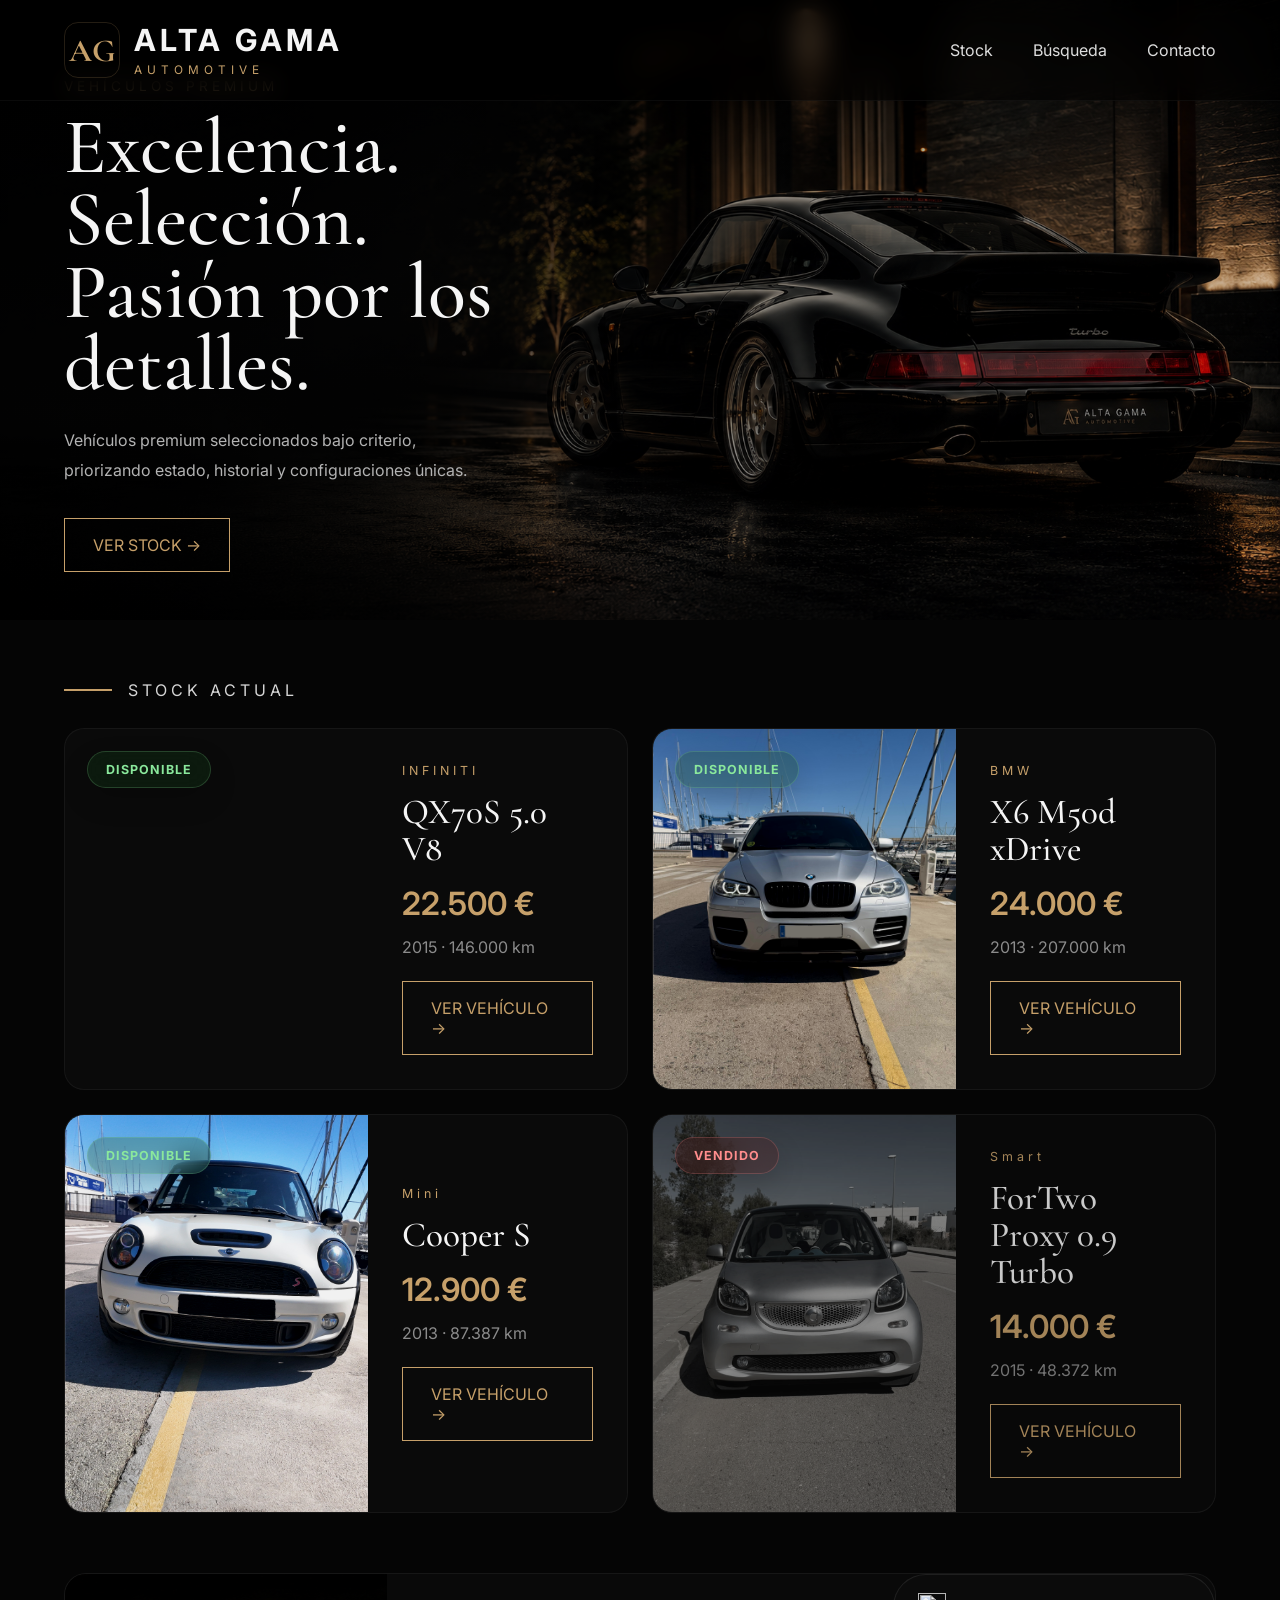
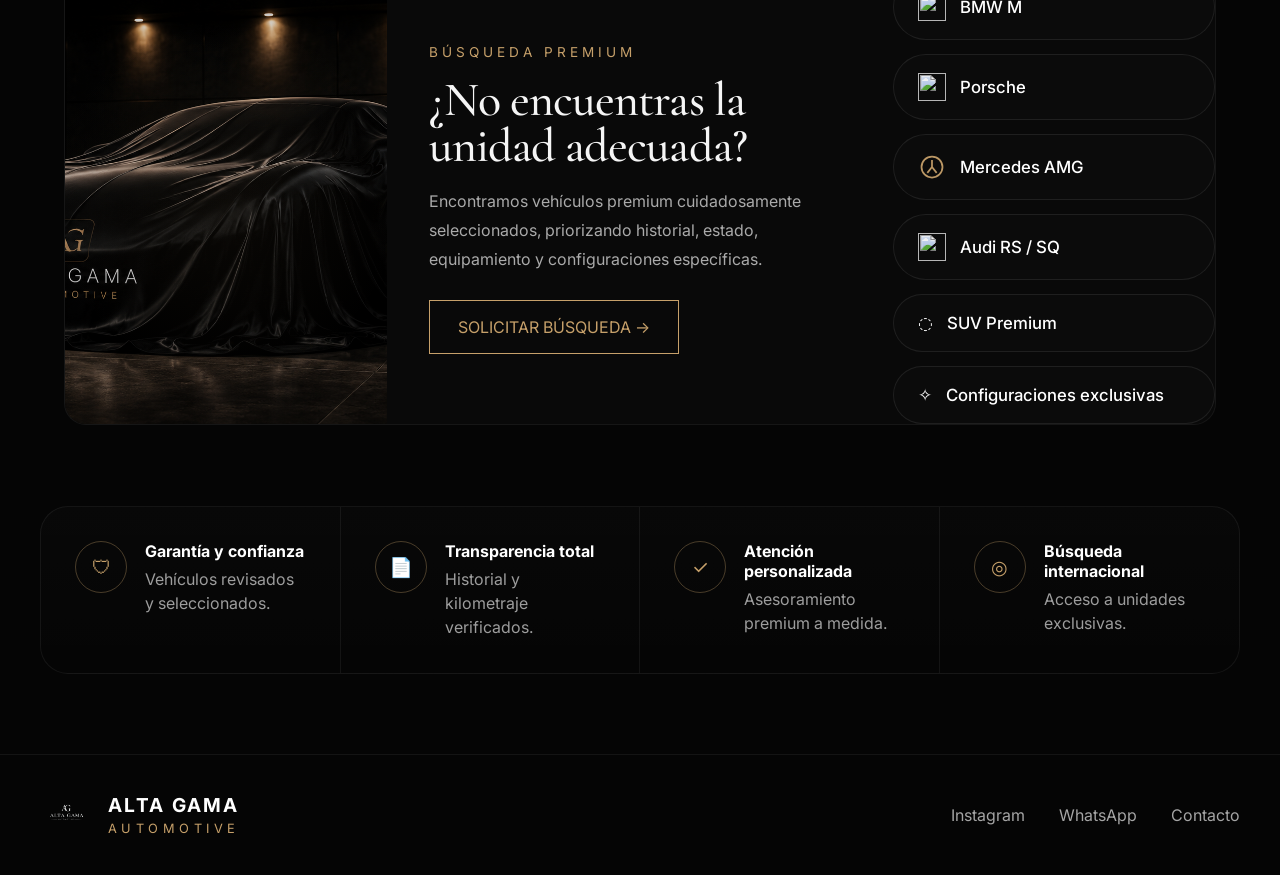
==== index.html @ 8469f429 "Update index.html" ====
<!DOCTYPE html>
<html lang="es">

<head>

<meta charset="UTF-8">

<meta
name="viewport"
content="width=device-width, initial-scale=1.0"
/>

<title>
Alta Gama Automotive
</title>

<link rel="preconnect"
href="https://fonts.googleapis.com">

<link rel="preconnect"
href="https://fonts.gstatic.com"
crossorigin>

<link href="https://fonts.googleapis.com/css2?family=Cormorant+Garamond:wght@400;500;600;700&family=Inter:wght@300;400;500;600&display=swap"
rel="stylesheet">

<link
rel="stylesheet"
href="style.css"
/>

</head>

<body>

<!-- NAVBAR -->

<header class="navbar">

  <div class="nav-wrapper">

    <a
    href="#"
    class="brand"
    >

      <div class="logo-box">
        AG
      </div>

      <div class="brand-text">

        <h1>
          ALTA GAMA
        </h1>

        <span>
          AUTOMOTIVE
        </span>

      </div>

    </a>

    <nav class="nav-links">

      <a href="#stock">
        Stock
      </a>

      <a href="#premium">
        Búsqueda
      </a>

      <a href="#contact">
        Contacto
      </a>

    </nav>

  </div>

</header>

<!-- HERO -->

<section class="hero">

  <div class="hero-overlay">
  </div>

  <div class="hero-wrapper">

    <div class="hero-content">

      <span class="hero-tag">
        VEHÍCULOS PREMIUM
      </span>

      <h2>
        Excelencia.
        Selección.
        <br>
        Pasión por
        los detalles.
      </h2>

      <p>
        Vehículos premium seleccionados
        bajo criterio, priorizando estado,
        historial y configuraciones únicas.
      </p>

      <a
      href="#stock"
      class="hero-btn"
      >
        VER STOCK →
      </a>

    </div>

  </div>

</section>

<!-- STOCK -->

<section
class="stock"
id="stock"
>

<div class="section-header">

<div class="gold-line">
</div>

<span>
STOCK ACTUAL
</span>

</div>

<div class="cars-grid">

<!-- INFINITI -->

<article class="car-card">

<div class="vehicle-status available">
Disponible
</div>
  
<div
class="car-image"
style="
background-image:
url('images/front2.jpg');
"
></div>

<div class="car-info">

<div class="car-brand">
INFINITI
</div>

<h3>
QX70S 5.0 V8
</h3>

<div class="car-price">
22.500 €
</div>

<div class="car-meta">
2015 · 146.000 km
</div>

<a
href="cars/infiniti-qx70.html"
class="card-btn"
>
VER VEHÍCULO →
</a>

</div>

</article>

<!-- BMW -->

<article class="car-card">

<div class="vehicle-status available">
Disponible
</div>
  
<div
class="car-image"
style="
background-image:
url('images/x6-front.jpg');
"
></div>

<div class="car-info">

<div class="car-brand">
BMW
</div>

<h3>
X6 M50d
xDrive
</h3>

<div class="car-price">
24.000 €
</div>

<div class="car-meta">
2013 · 207.000 km
</div>

<a
href="cars/bmw-x6-m50d.html"
class="card-btn"
>
VER VEHÍCULO →
</a>

</div>

</article>

  <!-- Mini -->

<article class="car-card">

<div class="vehicle-status available">
Disponible
</div>
  
<div
class="car-image"
style="
background-image:
url('images/mini-front.jpg');
"
></div>

<div class="car-info">

<div class="car-brand">
Mini
</div>

<h3>
Cooper S
</h3>

<div class="car-price">
12.900 €
</div>

<div class="car-meta">
2013 · 87.387 km
</div>

<a
href="cars/mini-cooper-s.html"
class="card-btn"
>
VER VEHÍCULO →
</a>

</div>

</article>

<!-- Smart -->

<article class="car-card sold-car">

<div class="vehicle-status sold">
Vendido
</div>
  
<div
class="car-image"
style="
background-image:
url('images/smart-front.jpg');
"
></div>

<div class="car-info">

<div class="car-brand">
Smart
</div>

<h3>
ForTwo Proxy 0.9 Turbo
</h3>

<div class="car-price">
14.000 €
</div>

<div class="car-meta">
2015 · 48.372 km
</div>

<a
href="cars/smart-proxy.html"
class="card-btn"
>
VER VEHÍCULO →
</a>

</div>

</article>

</div>

</section>
<!-- PREMIUM SEARCH -->

<section
class="premium-search"
id="premium"
>

  <div class="premium-container">

    <!-- LEFT -->

    <div class="premium-image">
    </div>

    <!-- CENTER -->

    <div class="premium-content">

      <span class="hero-tag">
        BÚSQUEDA PREMIUM
      </span>

      <h3>
        ¿No encuentras
        la unidad adecuada?
      </h3>

      <p>
        Encontramos vehículos premium
        cuidadosamente seleccionados,
        priorizando historial, estado,
        equipamiento y configuraciones
        específicas.
      </p>

      <a
      href="https://wa.me/34640115481"
      target="_blank"
      class="hero-btn"
      >
        SOLICITAR BÚSQUEDA →
      </a>

    </div>

    <!-- RIGHT -->

    <div class="premium-right">

  <div class="brand-pill">
    <img src="https://cdn.simpleicons.org/bmw/C6A06A">
    <span>BMW M</span>
  </div>

  <div class="brand-pill">
    <img src="https://cdn.simpleicons.org/porsche/C6A06A">
    <span>Porsche</span>
  </div>

  <div class="brand-pill">
    <svg class="brand-icon" viewBox="0 0 24 24">
      <circle cx="12" cy="12" r="9"
      fill="none"
      stroke="#C6A06A"
      stroke-width="1.5"/>
      <path d="M12 6L12 12"
      stroke="#C6A06A"
      stroke-width="1.5"/>
      <path d="M12 12L8 17"
      stroke="#C6A06A"
      stroke-width="1.5"/>
      <path d="M12 12L16 17"
      stroke="#C6A06A"
      stroke-width="1.5"/>
    </svg>

    <span>Mercedes AMG</span>
  </div>

  <div class="brand-pill">
    <img src="https://cdn.simpleicons.org/audi/C6A06A">
    <span>Audi RS / SQ</span>
  </div>

  <div class="brand-pill">
    <span class="icon-outline">◌</span>
    <span>SUV Premium</span>
  </div>

  <div class="brand-pill">
    <span class="icon-outline">✧</span>
    <span>Configuraciones exclusivas</span>
  </div>

</div>

</section>

<!-- TRUST -->

<section class="trust-section">

  <div class="trust-card">

    <div class="trust-item">
      <div class="trust-icon">🛡</div>

      <div>
        <h4>Garantía y confianza</h4>
        <p>Vehículos revisados y seleccionados.</p>
      </div>
    </div>

    <div class="trust-item">
      <div class="trust-icon">📄</div>

      <div>
        <h4>Transparencia total</h4>
        <p>Historial y kilometraje verificados.</p>
      </div>
    </div>

    <div class="trust-item">
      <div class="trust-icon">✓</div>

      <div>
        <h4>Atención personalizada</h4>
        <p>Asesoramiento premium a medida.</p>
      </div>
    </div>

    <div class="trust-item">
      <div class="trust-icon">◎</div>

      <div>
        <h4>Búsqueda internacional</h4>
        <p>Acceso a unidades exclusivas.</p>
      </div>
    </div>

  </div>

</section>

<!-- FOOTER -->

<footer class="footer">

  <div class="footer-container">

    <div class="footer-logo">

      <img
      src="logo.png"
      alt="Alta Gama"
      >

      <div>

        <h3>ALTA GAMA</h3>
        <span>AUTOMOTIVE</span>

      </div>

    </div>

    <div class="footer-links">

      <a href="#">
        Instagram
      </a>

      <a href="https://wa.me/34640115481">
        WhatsApp
      </a>

      <a href="#">
        Contacto
      </a>

    </div>

  </div>

</footer>

<script src="script.js"></script>

</body>
</html>
---- style.css ----
*{
  margin:0;
  padding:0;
  box-sizing:border-box;
}

:root{
  --gold:#c6a06a;
  --gold-soft:#8b6d45;
  --bg:#050505;
  --card:#0b0b0b;
  --text:#f5f5f5;
  --muted:#979797;
}

html{
  scroll-behavior:smooth;
}

body{
  background:var(--bg);
  color:var(--text);
  font-family:'Inter',sans-serif;
  overflow-x:hidden;
}

/* NAVBAR */

.navbar{

  position:fixed;
  top:0;
  left:0;
  width:100%;

  z-index:9999;

  background:
  rgba(0,0,0,.45);

  backdrop-filter:
  blur(14px);

  border-bottom:
  1px solid
  rgba(255,255,255,.04);
}

.nav-wrapper{

  max-width:1450px;

  margin:auto;

  padding:
  22px 5%;

  display:flex;
  justify-content:space-between;
  align-items:center;
}

.brand{

  display:flex;
  align-items:center;
  gap:14px;

  text-decoration:none;
  color:white;
}

.brand:visited{
  color:white;
}

.logo-box{

  width:56px;
  height:56px;

  border-radius:14px;

  border:
  1px solid
  rgba(198,160,106,.18);

  display:flex;
  justify-content:center;
  align-items:center;

  font-family:
  'Cormorant Garamond',
  serif;

  font-size:2rem;
  font-weight:700;

  color:var(--gold);
}

.brand-text h1{

  color:#f5f5f5;

  font-size:1.9rem;

  letter-spacing:4px;
}

.brand-text span{

  color:var(--gold);

  letter-spacing:5px;

  font-size:.74rem;
}

/* NAV */

.nav-links{

  display:flex;
  gap:40px;
}

.nav-links a{

  text-decoration:none;
  color:#ddd;

  transition:.3s;
}

.nav-links a:hover{
  color:var(--gold);
}

/* HERO */

.hero{

  height:620px;

  position:relative;

  display:flex;
  align-items:center;

  overflow:hidden;

  background:

  linear-gradient(
    90deg,
    rgba(0,0,0,.88) 0%,
    rgba(0,0,0,.72) 30%,
    rgba(0,0,0,.42) 55%,
    rgba(0,0,0,.12) 100%
  ),

  url("images/hero-premium.jpg");

  background-size:cover;
  background-position:center right;

  animation:
  heroZoom 18s ease-in-out infinite alternate;
}

@keyframes heroZoom{

  from{
    background-size:100%;
  }

  to{
    background-size:104%;
  }
}
.hero-wrapper{

  width:100%;

  max-width:1450px;

  margin:auto;

  padding:
  0 5%;
}

.hero-content{

  max-width:500px;

  margin-top:30px;
}

.hero-tag{

  color:var(--gold);

  letter-spacing:4px;

  font-size:.85rem;

  margin-bottom:18px;

  display:block;
}

.hero h2{

  font-family:
  'Cormorant Garamond',
  serif;

  font-size:4.9rem;

  line-height:.92;

  font-weight:500;

  margin-bottom:24px;
}

.hero p{

  color:#b3b3b3;

  line-height:1.9;

  max-width:430px;

  margin-bottom:32px;
}

.hero-btn,
.card-btn{

  display:inline-flex;
  align-items:center;
  justify-content:center;

  text-decoration:none;

  border:
  1px solid var(--gold);

  color:var(--gold);

  padding:
  16px 28px;

  transition:.3s;
}

.hero-btn:hover,
.card-btn:hover{

  background:
  var(--gold);

  color:black;
}

/* STOCK */

.stock{

  padding:
  60px 5%;
}

.section-header{

  display:flex;
  align-items:center;
  gap:16px;

  margin-bottom:28px;
}

.gold-line{

  width:48px;
  height:2px;

  background:
  var(--gold);
}

.section-header span{

  color:#d5d5d5;

  letter-spacing:4px;
}

/* GRID */

.cars-grid{

  display:grid;

  grid-template-columns:
  1fr 1fr;

  gap:24px;
}

.car-card{

  background:
  #0a0a0a;

  border:
  1px solid
  rgba(255,255,255,.05);

  border-radius:20px;

  overflow:hidden;

  display:grid;

  grid-template-columns:
  54% 46%;

  min-height:300px;
}

.car-image{

  background-size:cover;
  background-position:center;

  filter:
  brightness(.92)
  contrast(1.06);
}

.car-info{

  padding:34px;

  display:flex;
  flex-direction:column;
  justify-content:center;
}

.car-brand{

  color:var(--gold);

  letter-spacing:4px;

  font-size:.78rem;

  margin-bottom:16px;
}

.car-info h3{

  font-family:
  'Cormorant Garamond',
  serif;

  font-size:2.2rem;

  line-height:1.05;

  font-weight:500;

  margin-bottom:16px;
}

.car-price{

  color:var(--gold);

  font-size:2rem;
  font-weight:600;

  margin-bottom:14px;
}

.car-meta{

  color:#8b8b8b;

  margin-bottom:24px;
}

/* PREMIUM SEARCH */

.premium-search{

  padding:
  0 5% 55px;
}

.premium-container{

  background:#090909;

  border:
  1px solid
  rgba(255,255,255,.05);

  border-radius:22px;

  overflow:hidden;

  display:grid;

  grid-template-columns:
  28% 44% 28%;

  min-height:300px;
}

.premium-image{

  position:relative;

  overflow:hidden;

  background:

  linear-gradient(
    rgba(0,0,0,.18),
    rgba(0,0,0,.18)
  ),

  url("images/hero.jpg");

  background-size:cover;
  background-position:center;

  transition:
  transform .7s ease;
}


/* ZOOM PREMIUM */

.premium-container:hover .premium-image{

  transform:
  scale(1.03);
}


/* GLOW DORADO */

.premium-image::after{

  content:"";

  position:absolute;

  inset:0;

  background:
  radial-gradient(
    circle at center,
    rgba(198,160,106,.05),
    transparent 65%
  );

  pointer-events:none;
}

.premium-content{

  padding:42px;

  display:flex;
  flex-direction:column;
  justify-content:center;
}

.premium-content h3{

  font-family:
  'Cormorant Garamond',
  serif;

  font-size:3rem;

  font-weight:500;

  margin-bottom:18px;
}

.premium-content p{

  color:#aaa;

  line-height:1.8;

  margin-bottom:26px;
}

/* PANEL DERECHO */

.premium-right{

  display:grid;

  grid-template-columns:1fr;

  gap:14px;

  width:100%;

  max-width:340px;

  margin-left:auto;
}


/* PILLS */

.brand-pill{

  display:flex;
  align-items:center;
  gap:14px;

  width:100%;

  padding:18px 24px;

  border:1px solid rgba(255,255,255,.08);

  border-radius:999px;

  background:rgba(255,255,255,.01);

  transition:.25s ease;

  cursor:pointer;

  box-sizing:border-box;
}

.brand-pill:hover{

  border-color:rgba(198,160,106,.35);

  background:rgba(198,160,106,.03);

  transform:translateY(-2px);
}


/* ICONOS */

.brand-pill img,
.brand-icon{

  width:28px;
  height:28px;

  min-width:28px;

  flex-shrink:0;

  object-fit:contain;

  opacity:.95;
}


/* TEXTO */

.brand-pill span{

  color:#fff;

  font-size:1.05rem;

  font-weight:500;

  white-space:nowrap;
}
/* TRUST SECTION */

.trust-section{

  max-width:1600px;
  margin:26px auto 0;
  padding:0 40px;
}

.trust-card{

  display:grid;
  grid-template-columns:repeat(4,1fr);

  gap:0;

  border:1px solid rgba(255,255,255,.06);

  border-radius:28px;

  overflow:hidden;

  background:
  linear-gradient(
    180deg,
    rgba(255,255,255,.015),
    rgba(255,255,255,.005)
  );
}

.trust-item{

  display:flex;
  align-items:flex-start;
  gap:18px;

  padding:34px;

  border-right:
  1px solid rgba(255,255,255,.06);
}

.trust-item:last-child{
  border-right:none;
}

.trust-icon{

  width:52px;
  height:52px;

  border-radius:50%;

  border:
  1px solid rgba(198,160,106,.35);

  color:#C6A06A;

  display:flex;
  align-items:center;
  justify-content:center;

  font-size:1.2rem;

  flex-shrink:0;
}

.trust-item h4{

  color:#fff;

  margin:0 0 6px;

  font-size:1rem;
}

.trust-item p{

  color:#9d9d9d;

  margin:0;

  line-height:1.5;
}

@media(max-width:1100px){

  .trust-card{
    grid-template-columns:1fr 1fr;
  }
}

@media(max-width:768px){

  .trust-card{
    grid-template-columns:1fr;
  }

  .trust-item{
    border-right:none;
    border-bottom:
    1px solid rgba(255,255,255,.06);
  }
}
/* FOOTER */

.footer{

  margin-top:80px;

  border-top:
  1px solid rgba(255,255,255,.06);

  padding:38px 40px;

  background:#050505;
}

.footer-container{

  max-width:1600px;

  margin:auto;

  display:flex;
  justify-content:space-between;
  align-items:center;
}

.footer-logo{

  display:flex;
  align-items:center;
  gap:16px;
}

.footer-logo img{

  width:52px;
}

.footer-logo h3{

  color:#fff;

  margin:0;

  font-size:1.2rem;

  letter-spacing:.12em;
}

.footer-logo span{

  color:#C6A06A;

  font-size:.8rem;

  letter-spacing:.35em;
}

.footer-links{

  display:flex;
  gap:34px;
}

.footer-links a{

  color:#a5a5a5;

  text-decoration:none;

  transition:.2s ease;
}

.footer-links a:hover{

  color:#C6A06A;
}
/* ==========================
   PREMIUM CARDS
========================== */

.car-card{

  transition:
  transform .35s ease,
  border-color .35s ease,
  box-shadow .35s ease;

  will-change:transform;
}

.car-card:hover{

  transform:
  translateY(-8px);

  border-color:
  rgba(198,160,106,.22);

  box-shadow:
  0 28px 70px rgba(0,0,0,.42);
}


/* FOTO */

.car-image{

  overflow:hidden;

  transition:.5s ease;
}

.car-card:hover .car-image{

  filter:
  brightness(.98)
  contrast(1.08);
}


/* EFECTO SHINE MUY PREMIUM */

.car-card::before{

  content:"";

  position:absolute;

  top:0;
  left:-120%;

  width:70%;
  height:100%;

  background:
  linear-gradient(
    90deg,
    transparent,
    rgba(255,255,255,.03),
    transparent
  );

  transform:
  skewX(-18deg);

  transition:
  .9s ease;
}

.car-card:hover::before{

  left:140%;
}


/* BOTON PREMIUM */

.card-btn{

  transition:
  all .3s ease;
}

.card-btn:hover{

  box-shadow:
  0 0 24px rgba(198,160,106,.12);
}
/* PREMIUM SEARCH CINEMATIC */

.premium-container{

  position:relative;

  transition:
  transform .4s ease,
  box-shadow .4s ease,
  border-color .4s ease;
}

.premium-container:hover{

  transform:
  translateY(-4px);

  border-color:
  rgba(198,160,106,.16);

  box-shadow:
  0 30px 80px rgba(0,0,0,.45);
}


/* TEXTO MÁS PREMIUM */

.premium-content h3{

  line-height:.95;

  letter-spacing:-.02em;
}

.premium-content p{

  max-width:500px;
}


/* BOTÓN MÁS CARO */

.premium-content .hero-btn{

  width:fit-content;
}

.premium-content .hero-btn:hover{

  box-shadow:
  0 0 28px rgba(198,160,106,.14);
}
/* ==========================
   VEHICLE STATUS
========================== */

.car-card{

  position:relative;
}

.vehicle-status{

  position:absolute;

  top:22px;

  left:22px;

  z-index:20;

  padding:10px 18px;

  border-radius:999px;

  font-size:.78rem;

  font-weight:700;

  letter-spacing:1px;

  text-transform:uppercase;

  backdrop-filter:
  blur(14px);

  border:1px solid;

  box-shadow:
  0 12px 28px
  rgba(0,0,0,.18);
}

/* DISPONIBLE */

.vehicle-status.available{

  color:#8AE89C;

  background:
  rgba(18,70,28,.28);

  border-color:
  rgba(138,232,156,.2);
}

/* RESERVADO */

.vehicle-status.reserved{

  color:#F3C96D;

  background:
  rgba(84,64,17,.26);

  border-color:
  rgba(243,201,109,.22);
}

/* VENDIDO */

.vehicle-status.sold{

  color:#FF8D8D;

  background:
  rgba(80,18,18,.28);

  border-color:
  rgba(255,141,141,.22);
}
/* ==========================
   SOLD VEHICLE EFFECT
========================== */

.sold-car{

  position:relative;
}

.sold-car .car-image{

  filter:
  grayscale(.75)
  brightness(.68)
  contrast(.95);
}

.sold-car::after{

  content:"";

  position:absolute;

  inset:0;

  background:
  rgba(0,0,0,.18);

  pointer-events:none;

  border-radius:20px;
}

.sold-car:hover .car-image{

  filter:
  grayscale(.55)
  brightness(.78)
  contrast(.98);
}
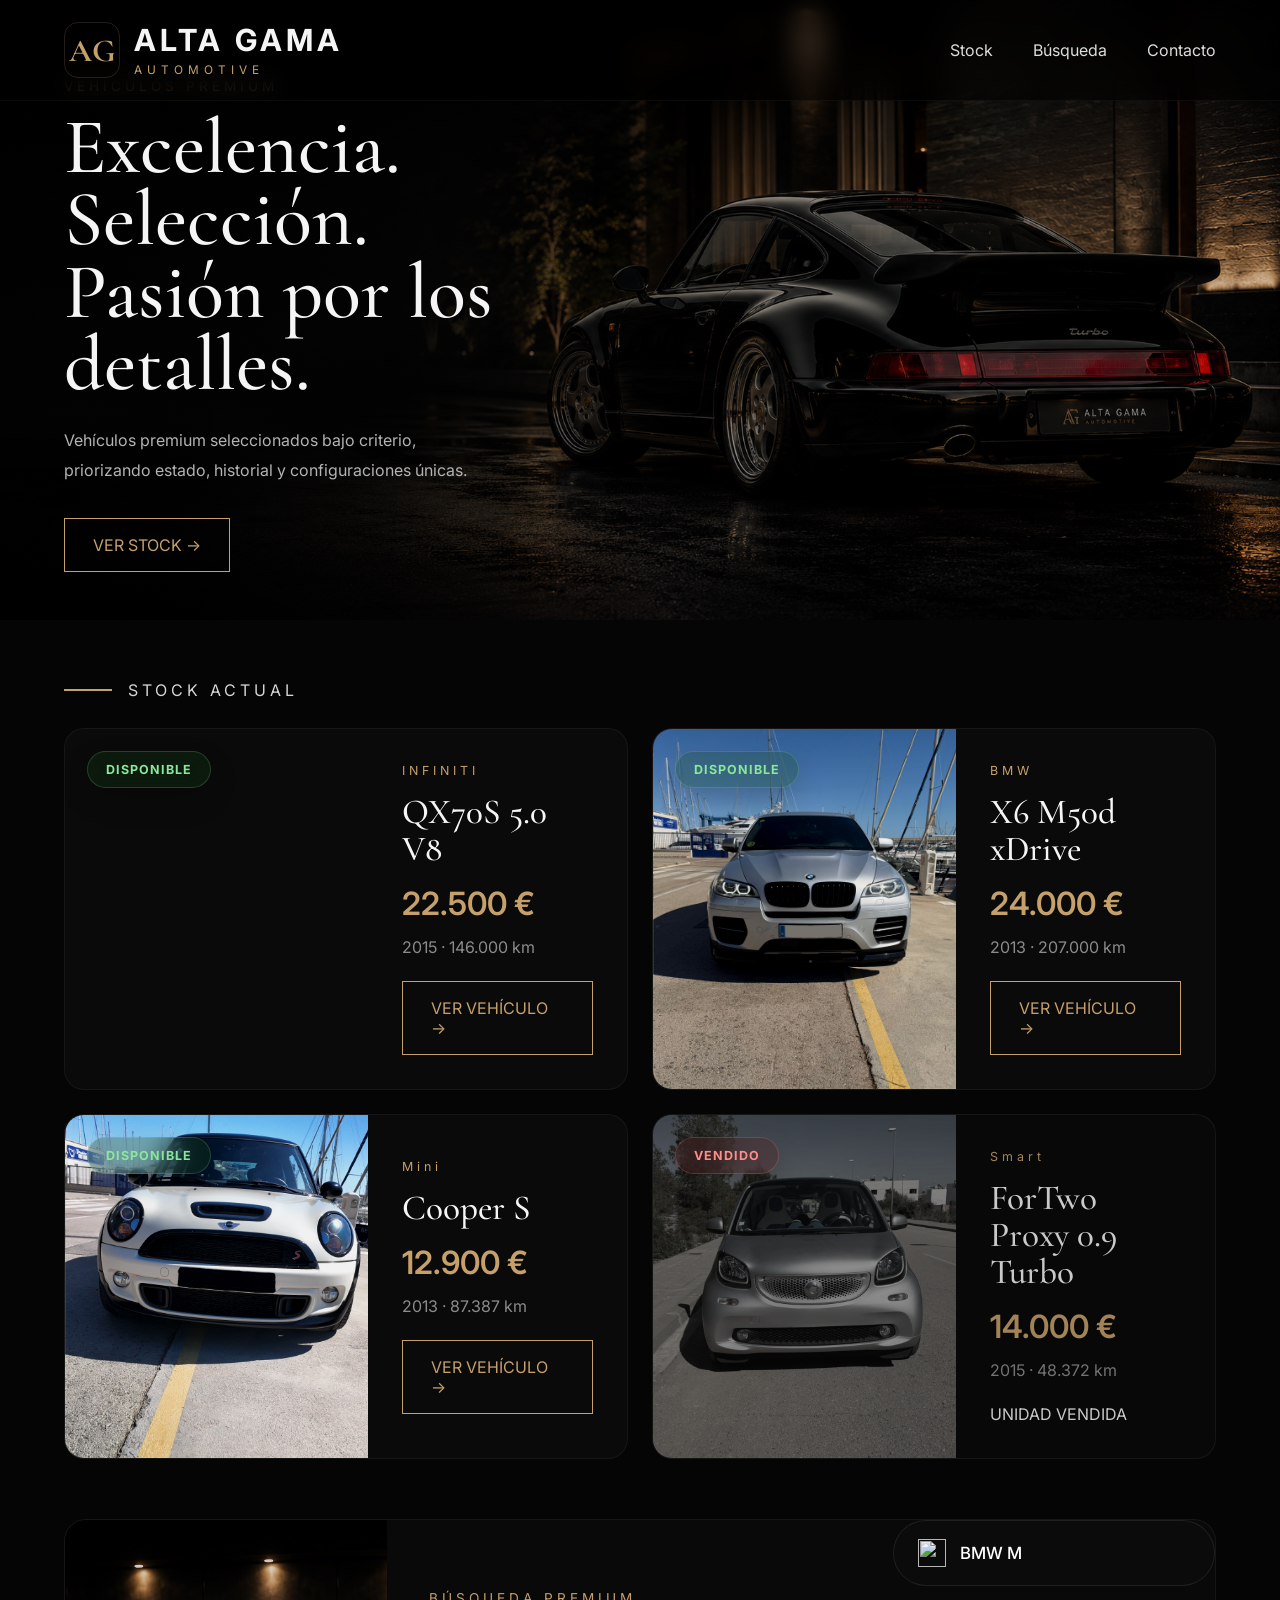
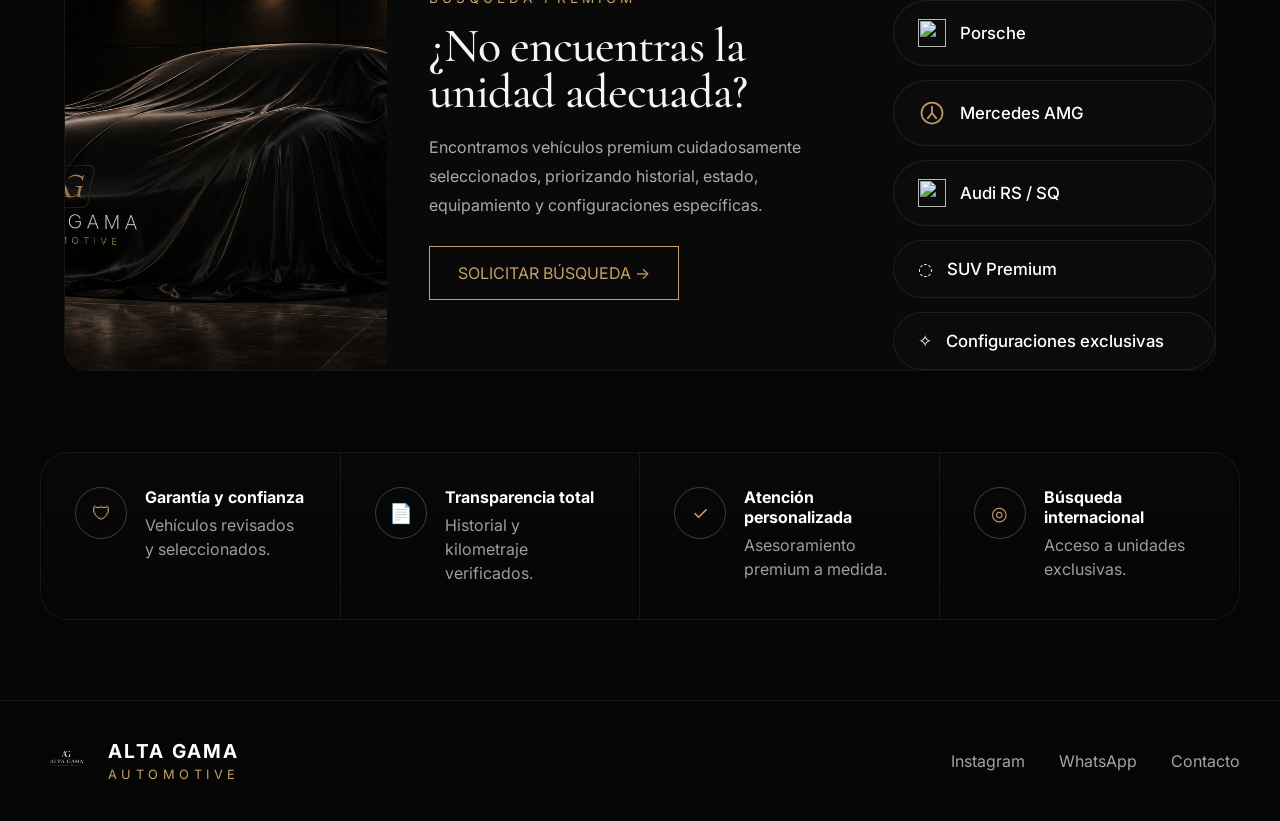
==== commit f5481ef2: "Update index.html" ====
--- a/index.html
+++ b/index.html
@@ -314,11 +314,7 @@
 2015 · 48.372 km
 </div>
 
-<a
-href="cars/smart-proxy.html"
-class="card-btn"
->
-VER VEHÍCULO →
+UNIDAD VENDIDA
 </a>
 
 </div>
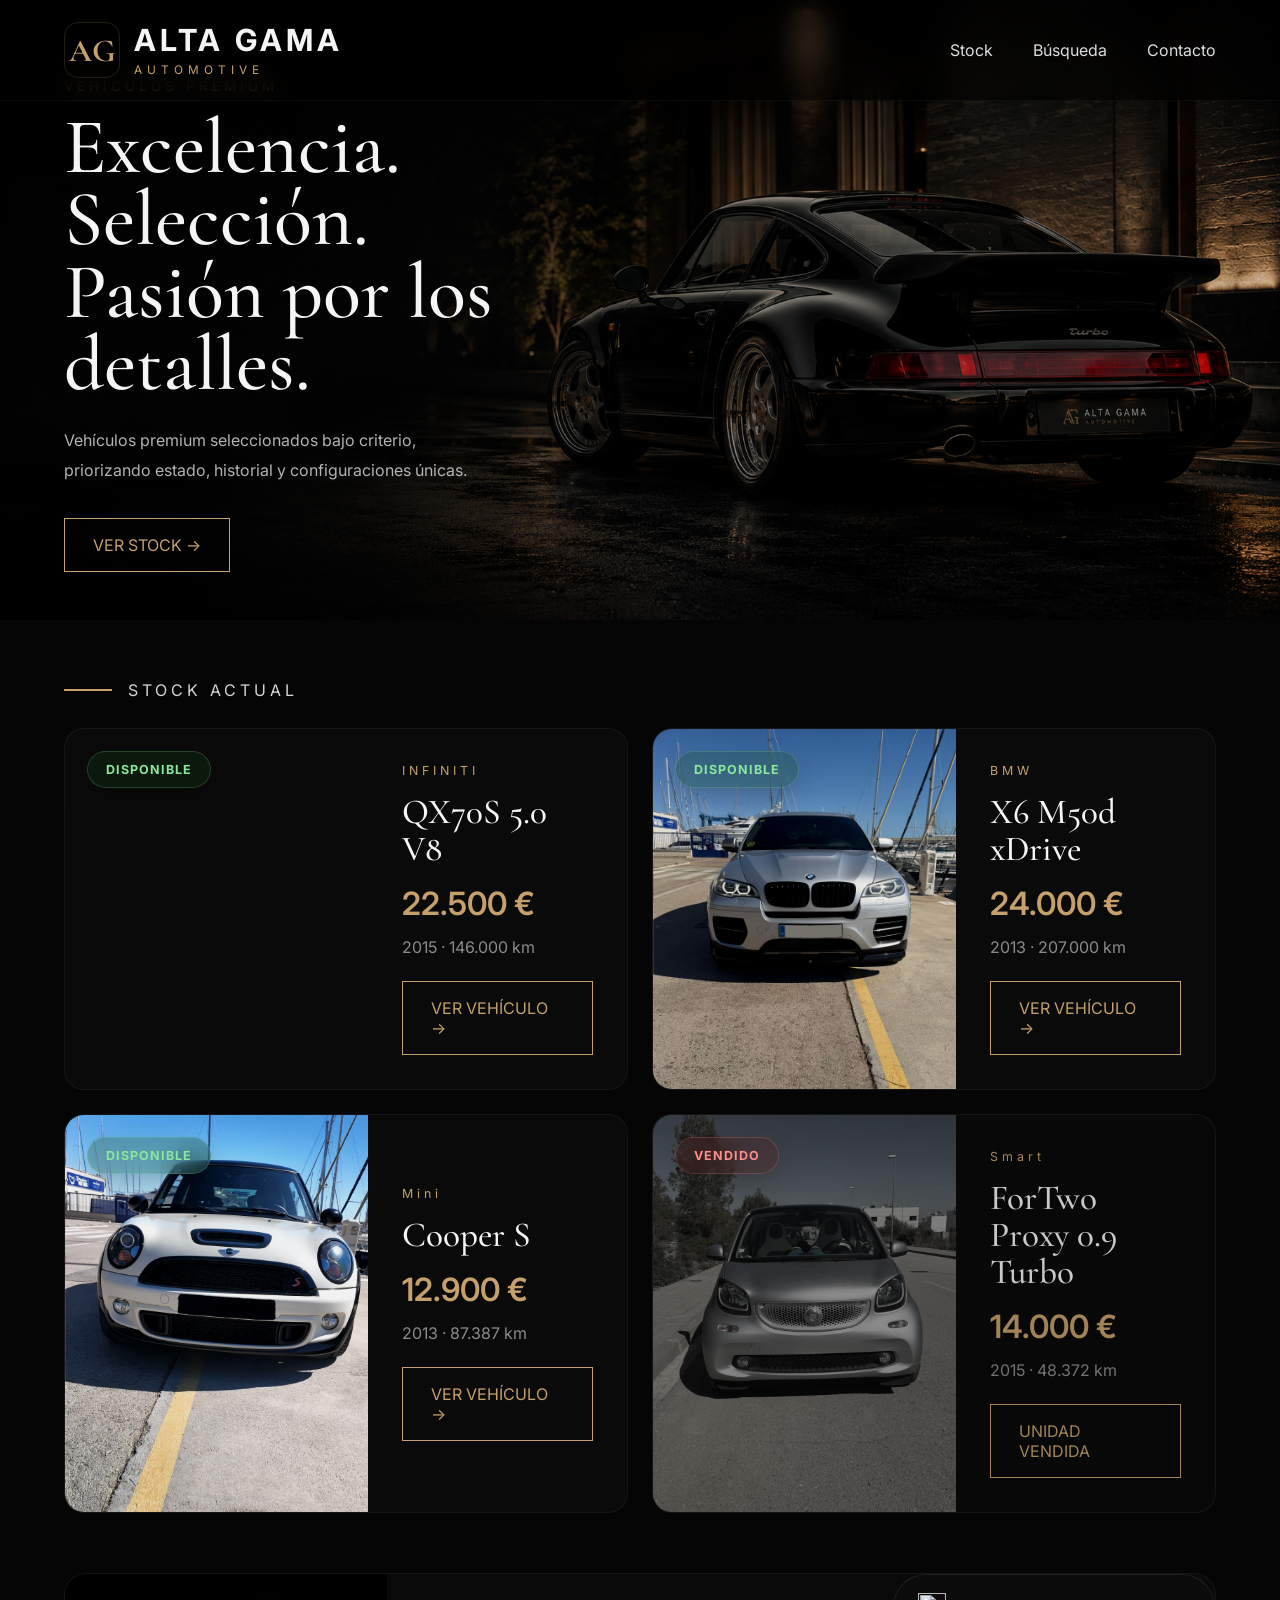
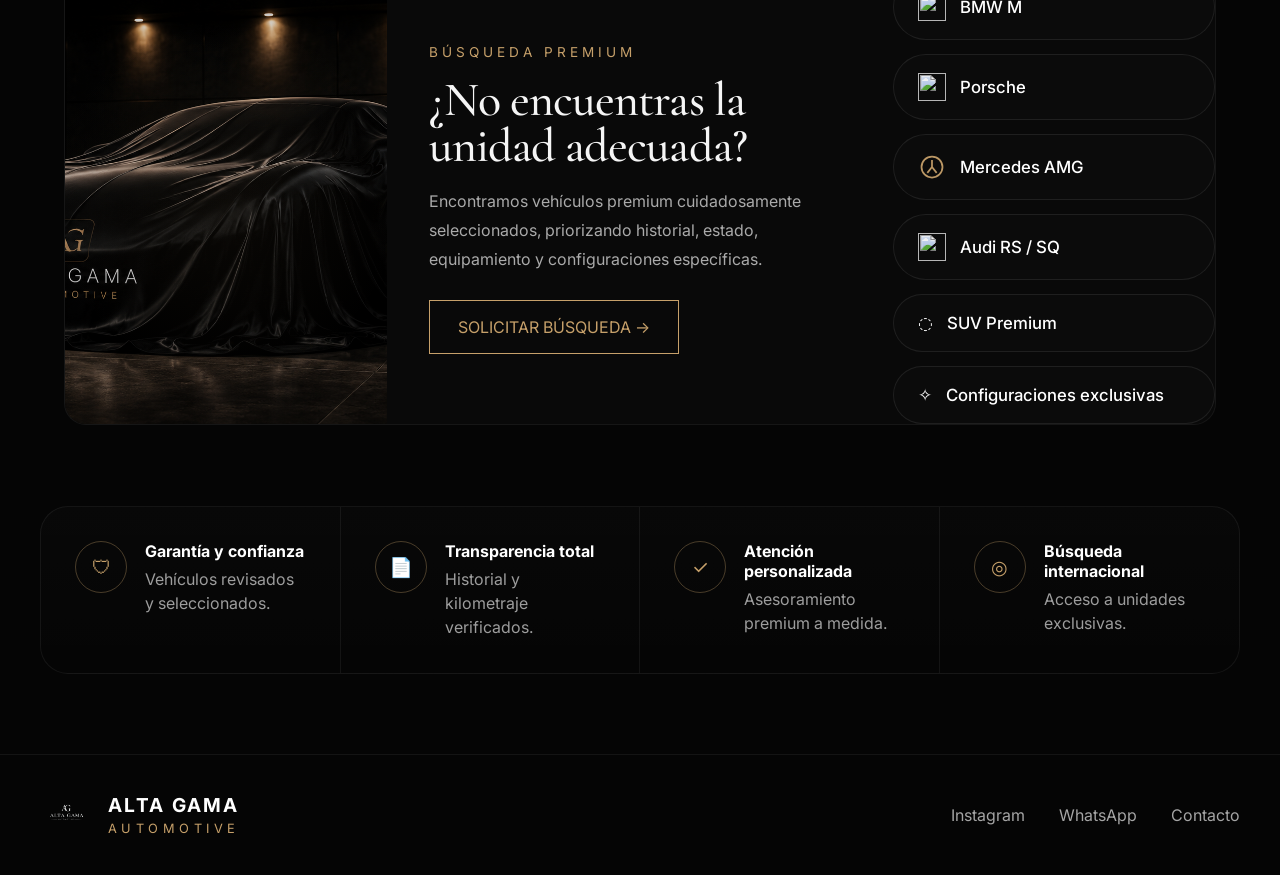
==== commit 71295630: "Update index.html" ====
--- a/index.html
+++ b/index.html
@@ -314,6 +314,9 @@
 2015 · 48.372 km
 </div>
 
+<a
+class="card-btn"
+>
 UNIDAD VENDIDA
 </a>
 
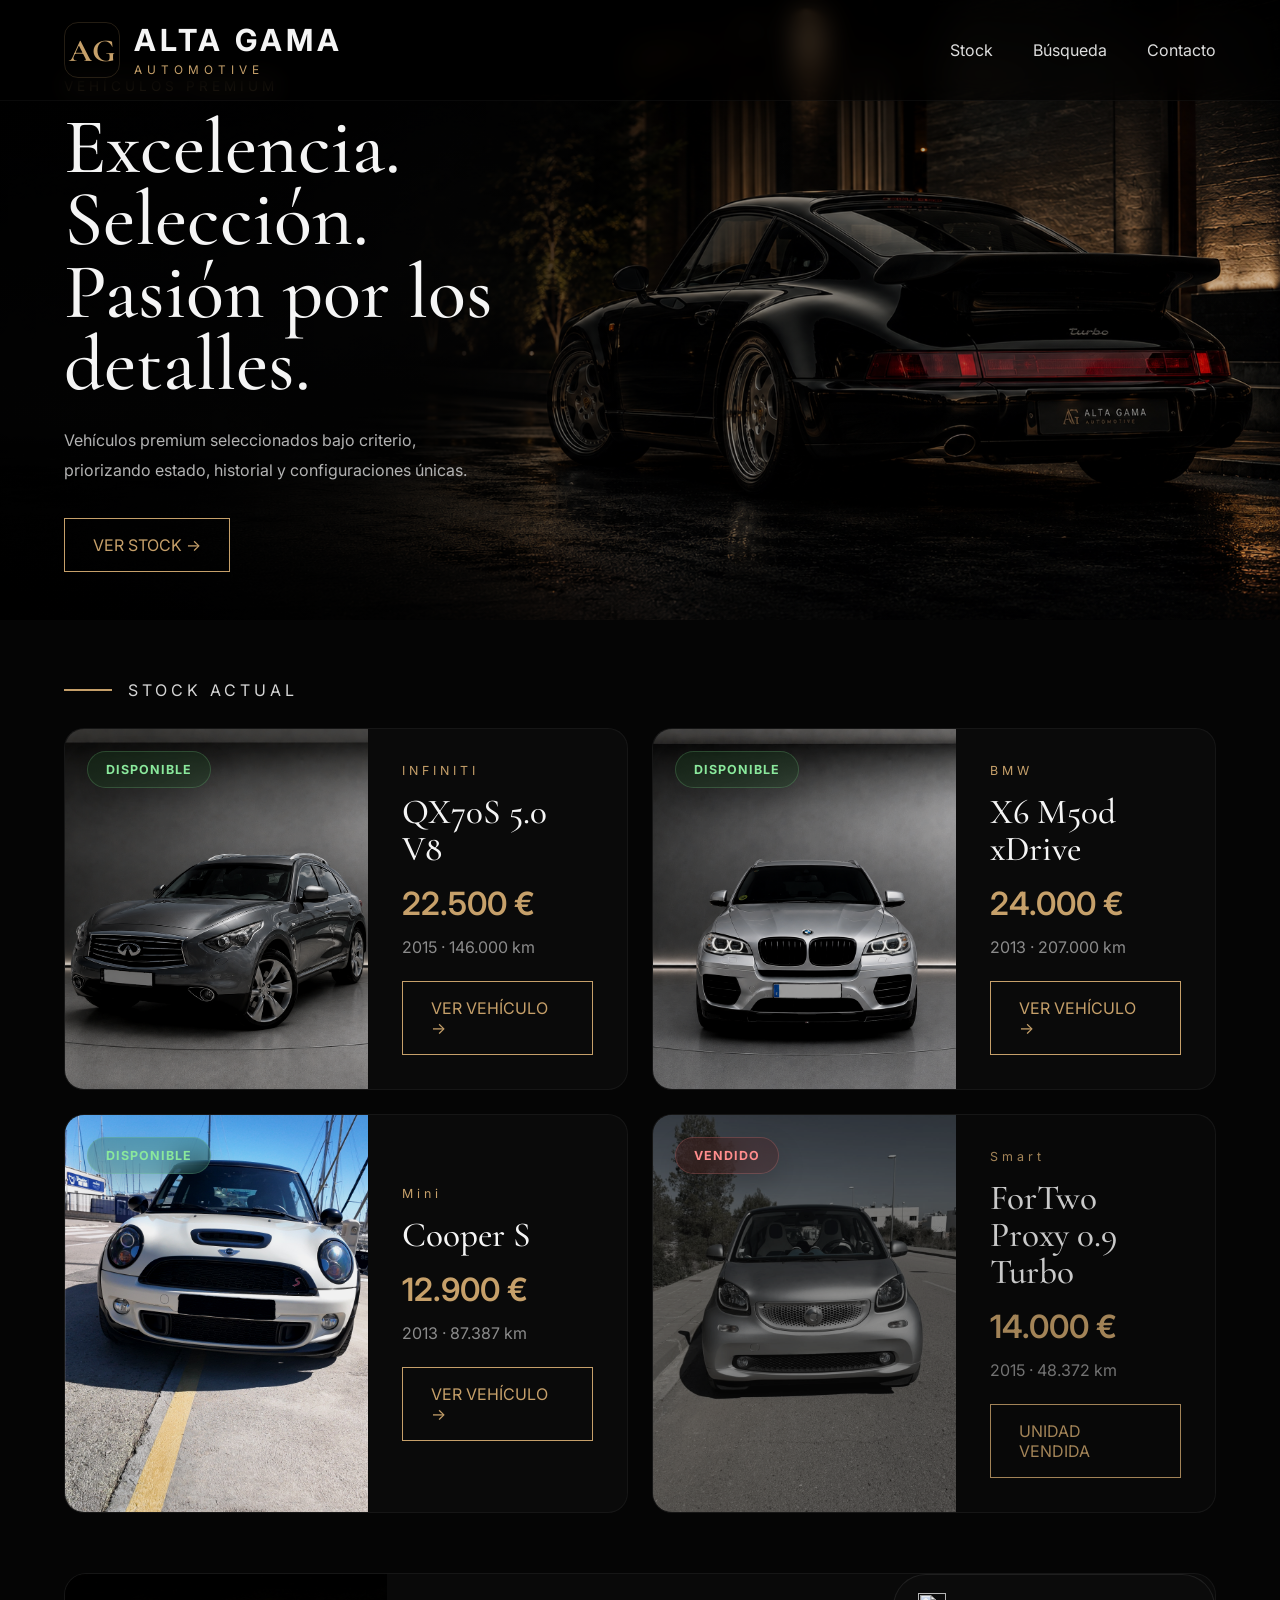
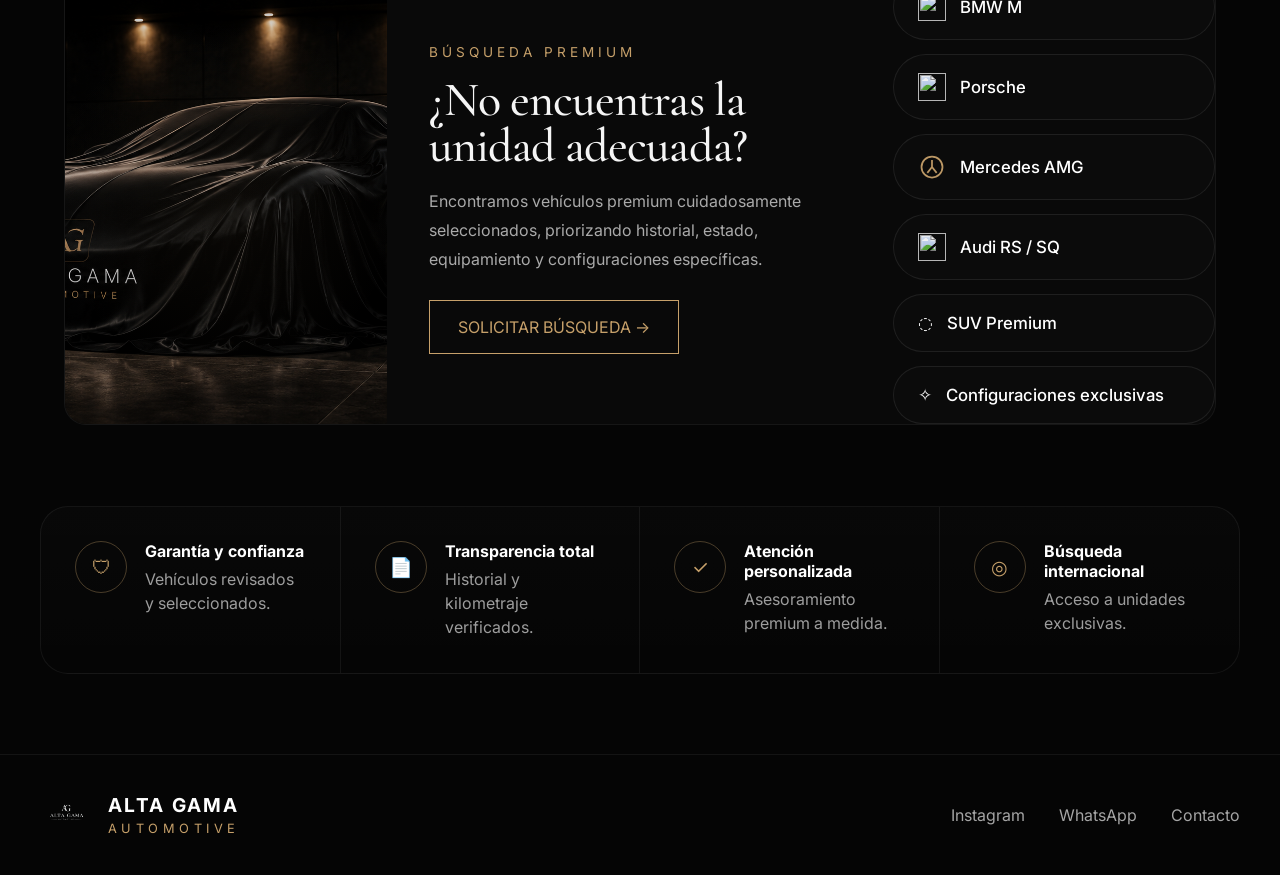
==== commit f07e9f56: "Update index.html" ====
--- a/index.html
+++ b/index.html
@@ -156,7 +156,7 @@
 class="car-image"
 style="
 background-image:
-url('images/front2.jpg');
+url('images/front-premium.jpg');
 "
 ></div>
 
@@ -201,7 +201,7 @@
 class="car-image"
 style="
 background-image:
-url('images/x6-front.jpg');
+url('images/x6-front-premium.jpg');
 "
 ></div>
 
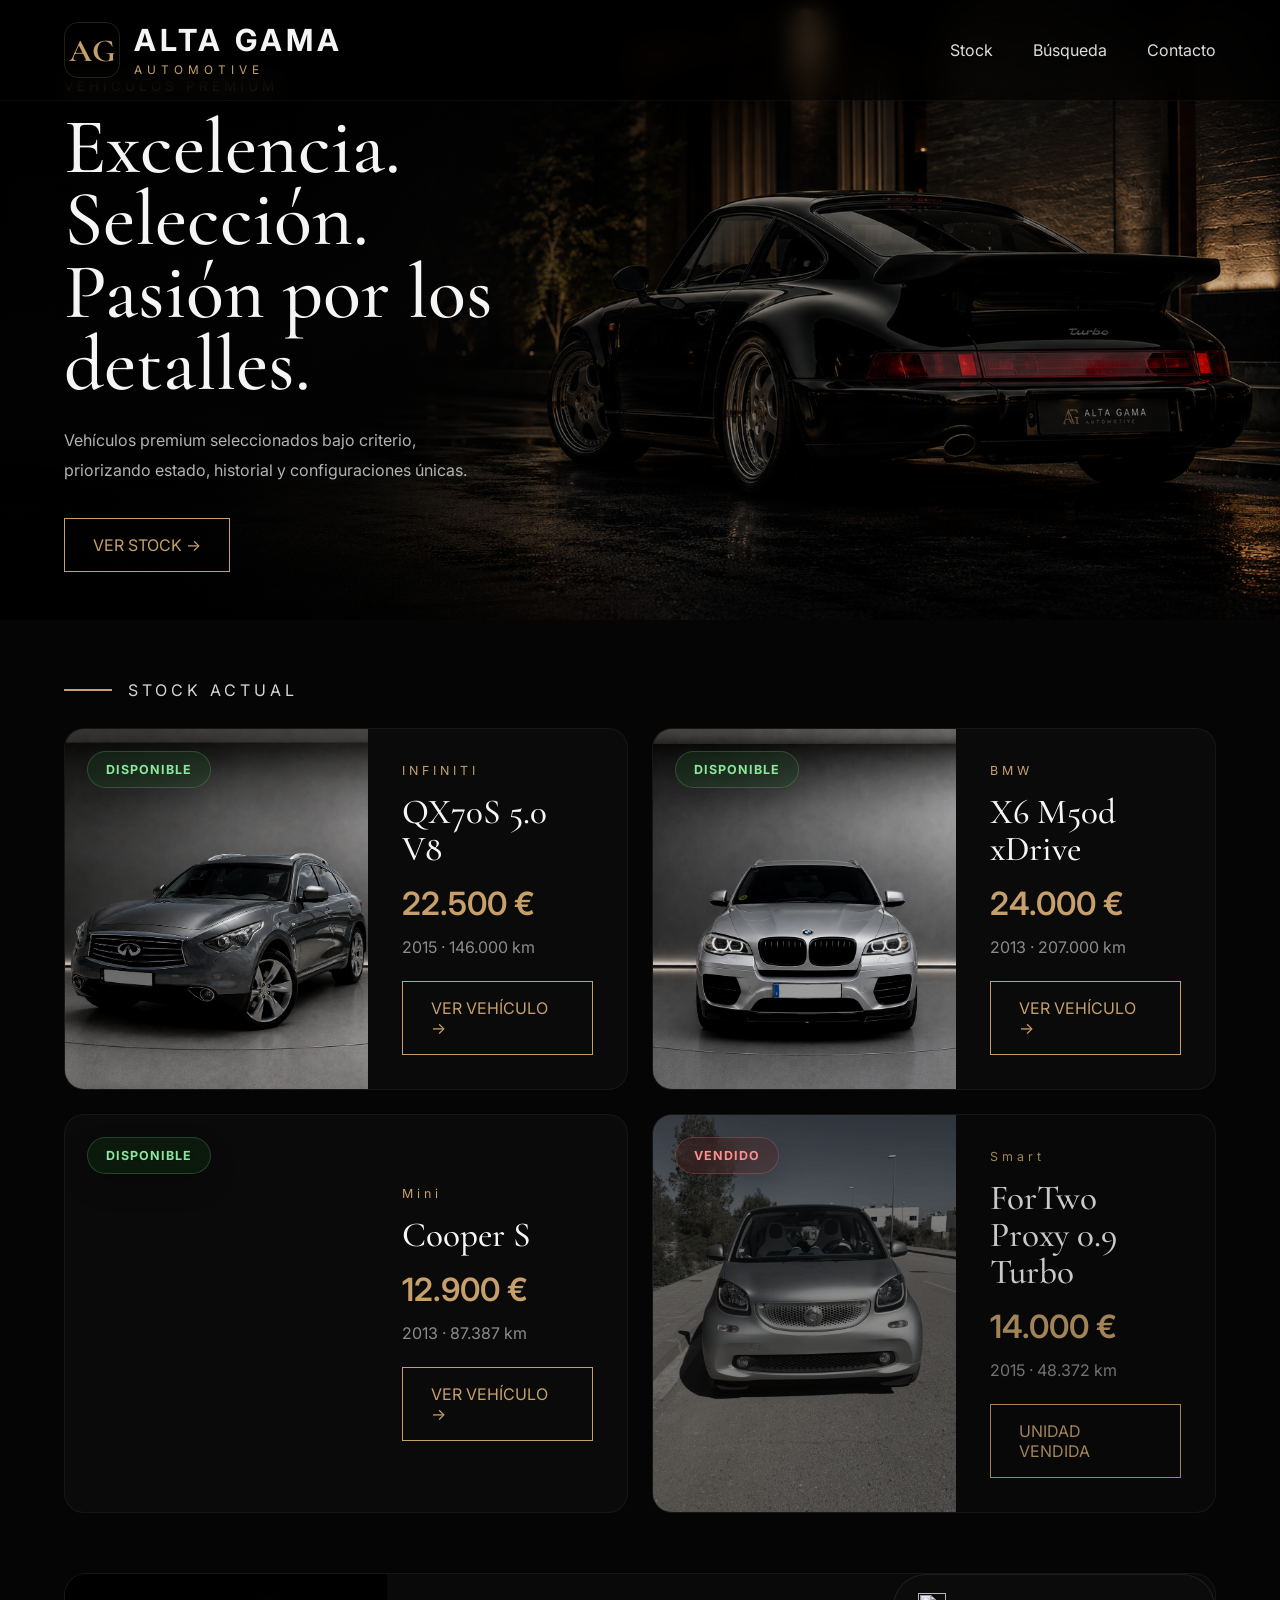
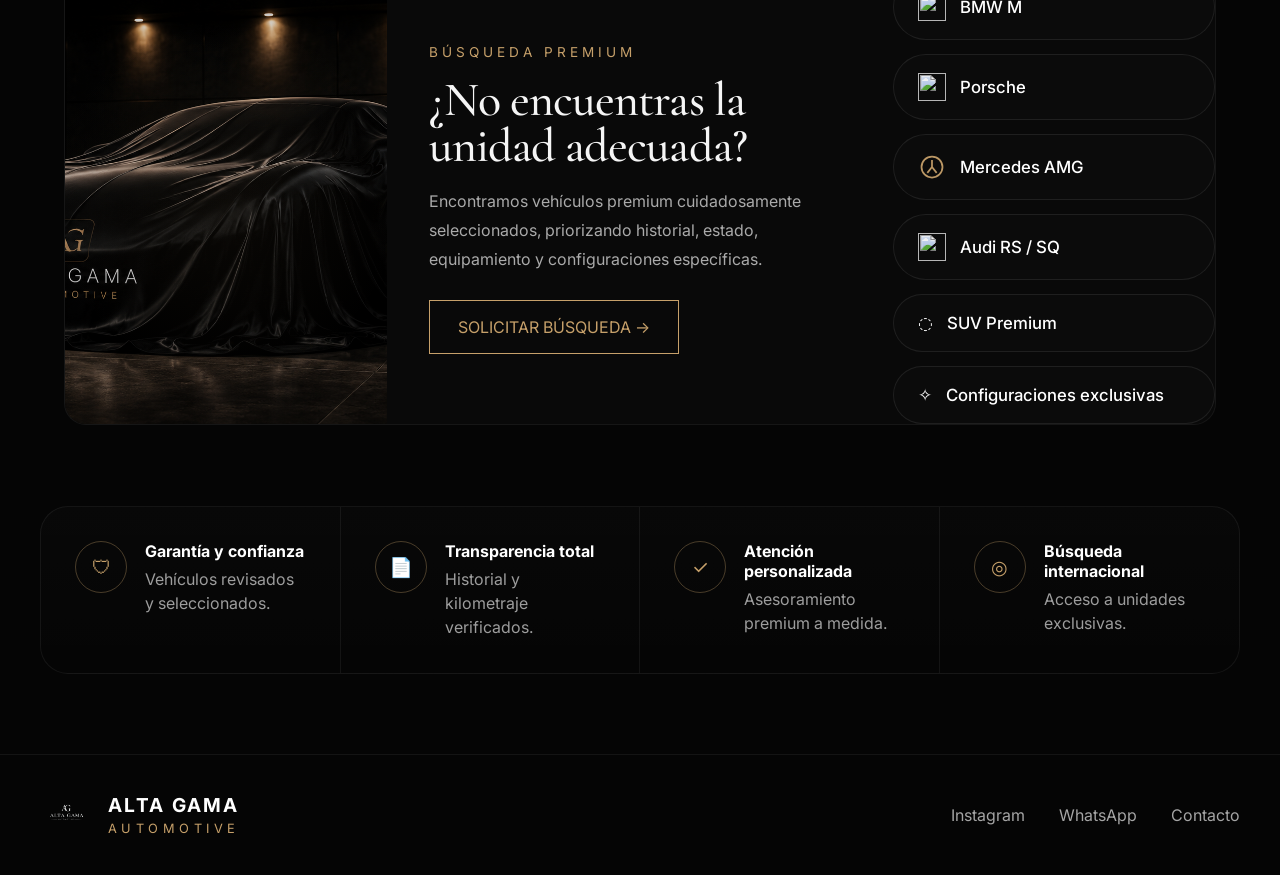
==== commit cc592f5e: "Update index.html" ====
--- a/index.html
+++ b/index.html
@@ -247,7 +247,7 @@
 class="car-image"
 style="
 background-image:
-url('images/mini-front.jpg');
+url('images/mini-front-premium.jpg');
 "
 ></div>
 
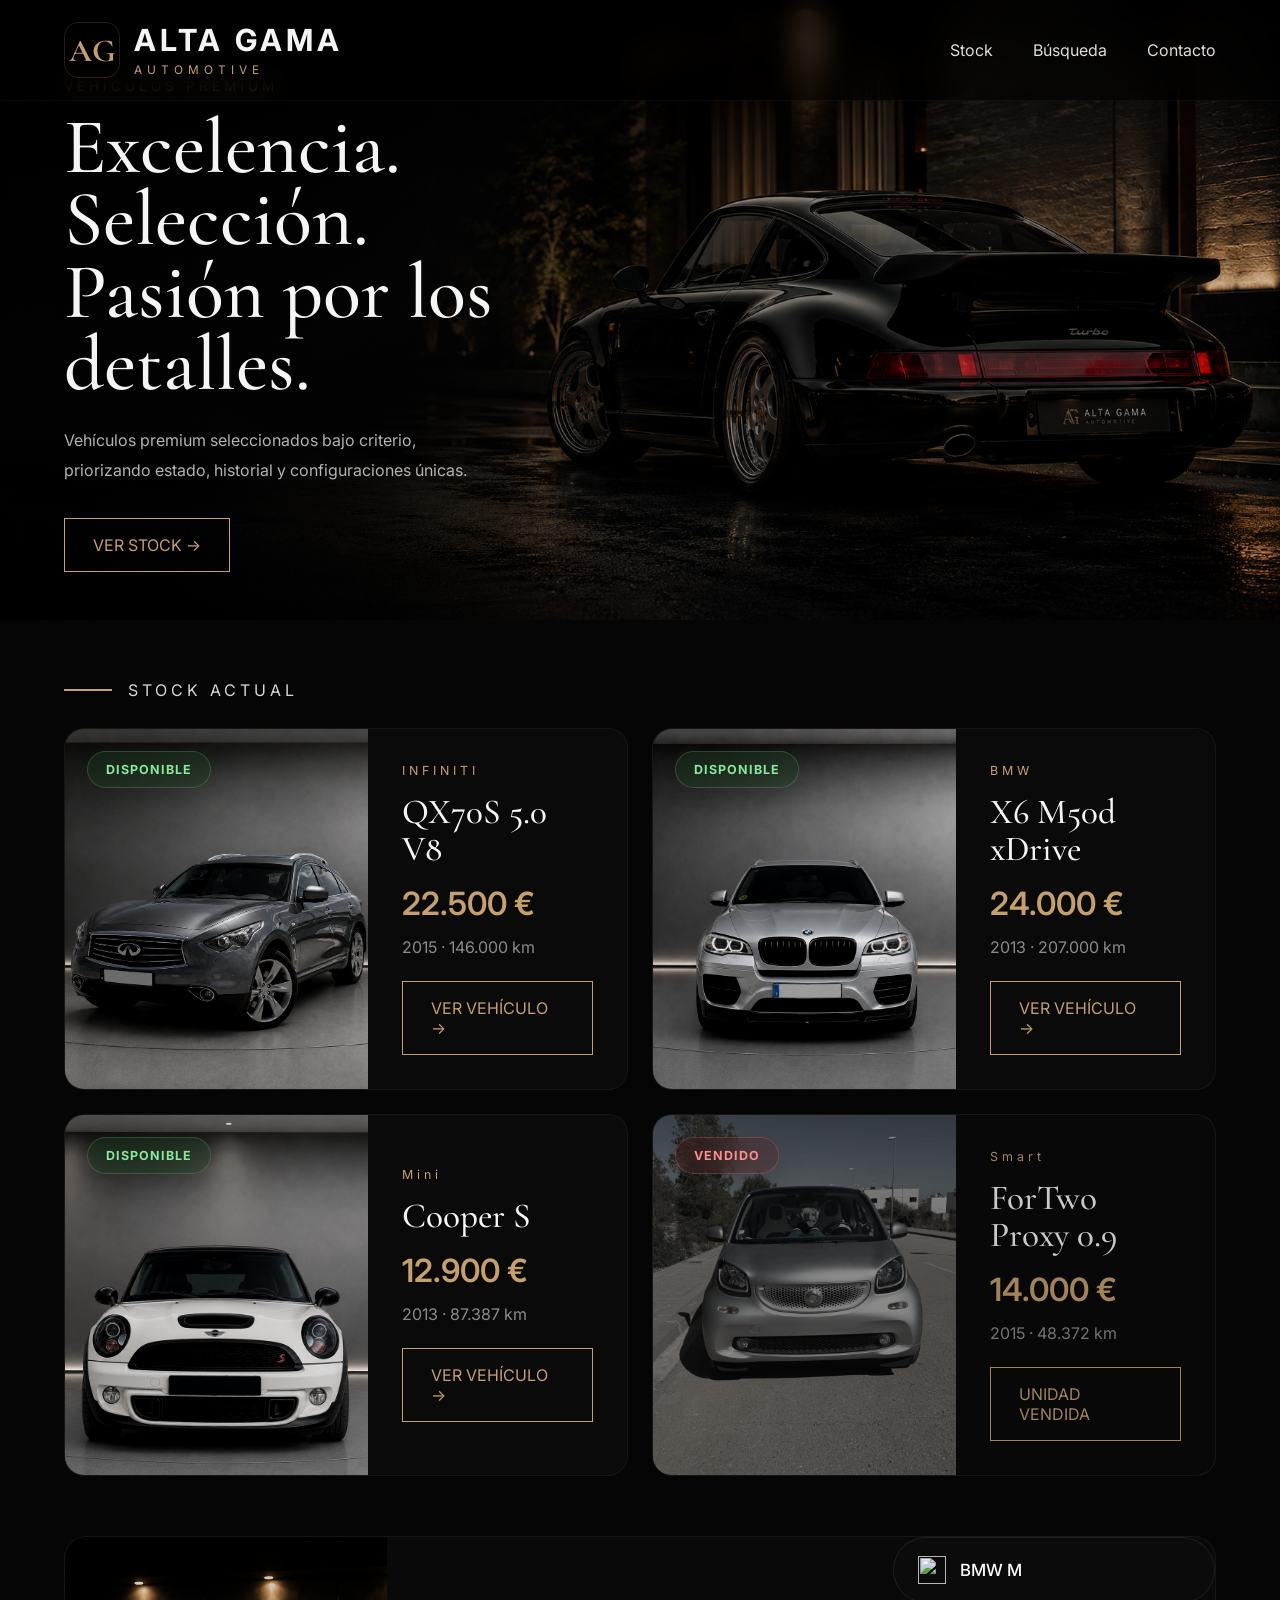
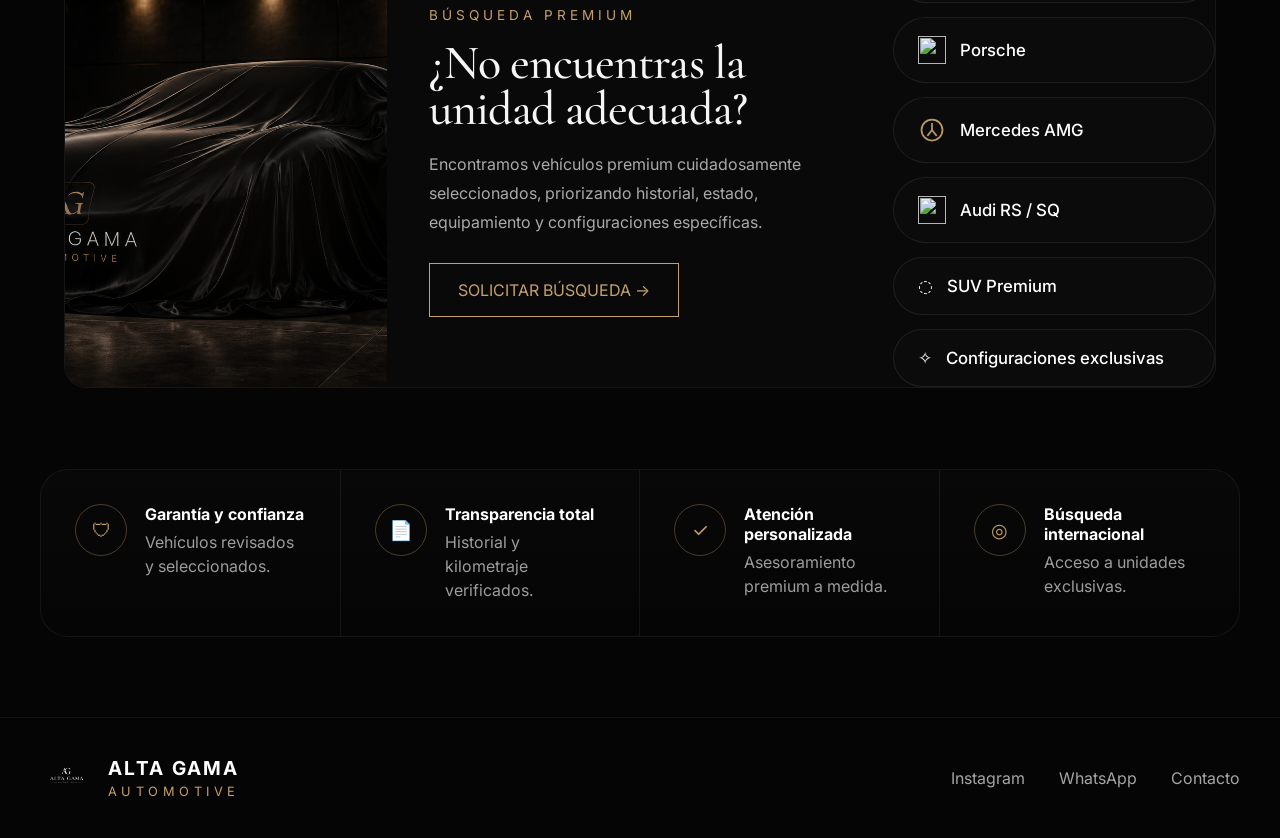
==== commit 315b4e13: "Update index.html" ====
--- a/index.html
+++ b/index.html
@@ -303,7 +303,7 @@
 </div>
 
 <h3>
-ForTwo Proxy 0.9 Turbo
+ForTwo Proxy 0.9
 </h3>
 
 <div class="car-price">
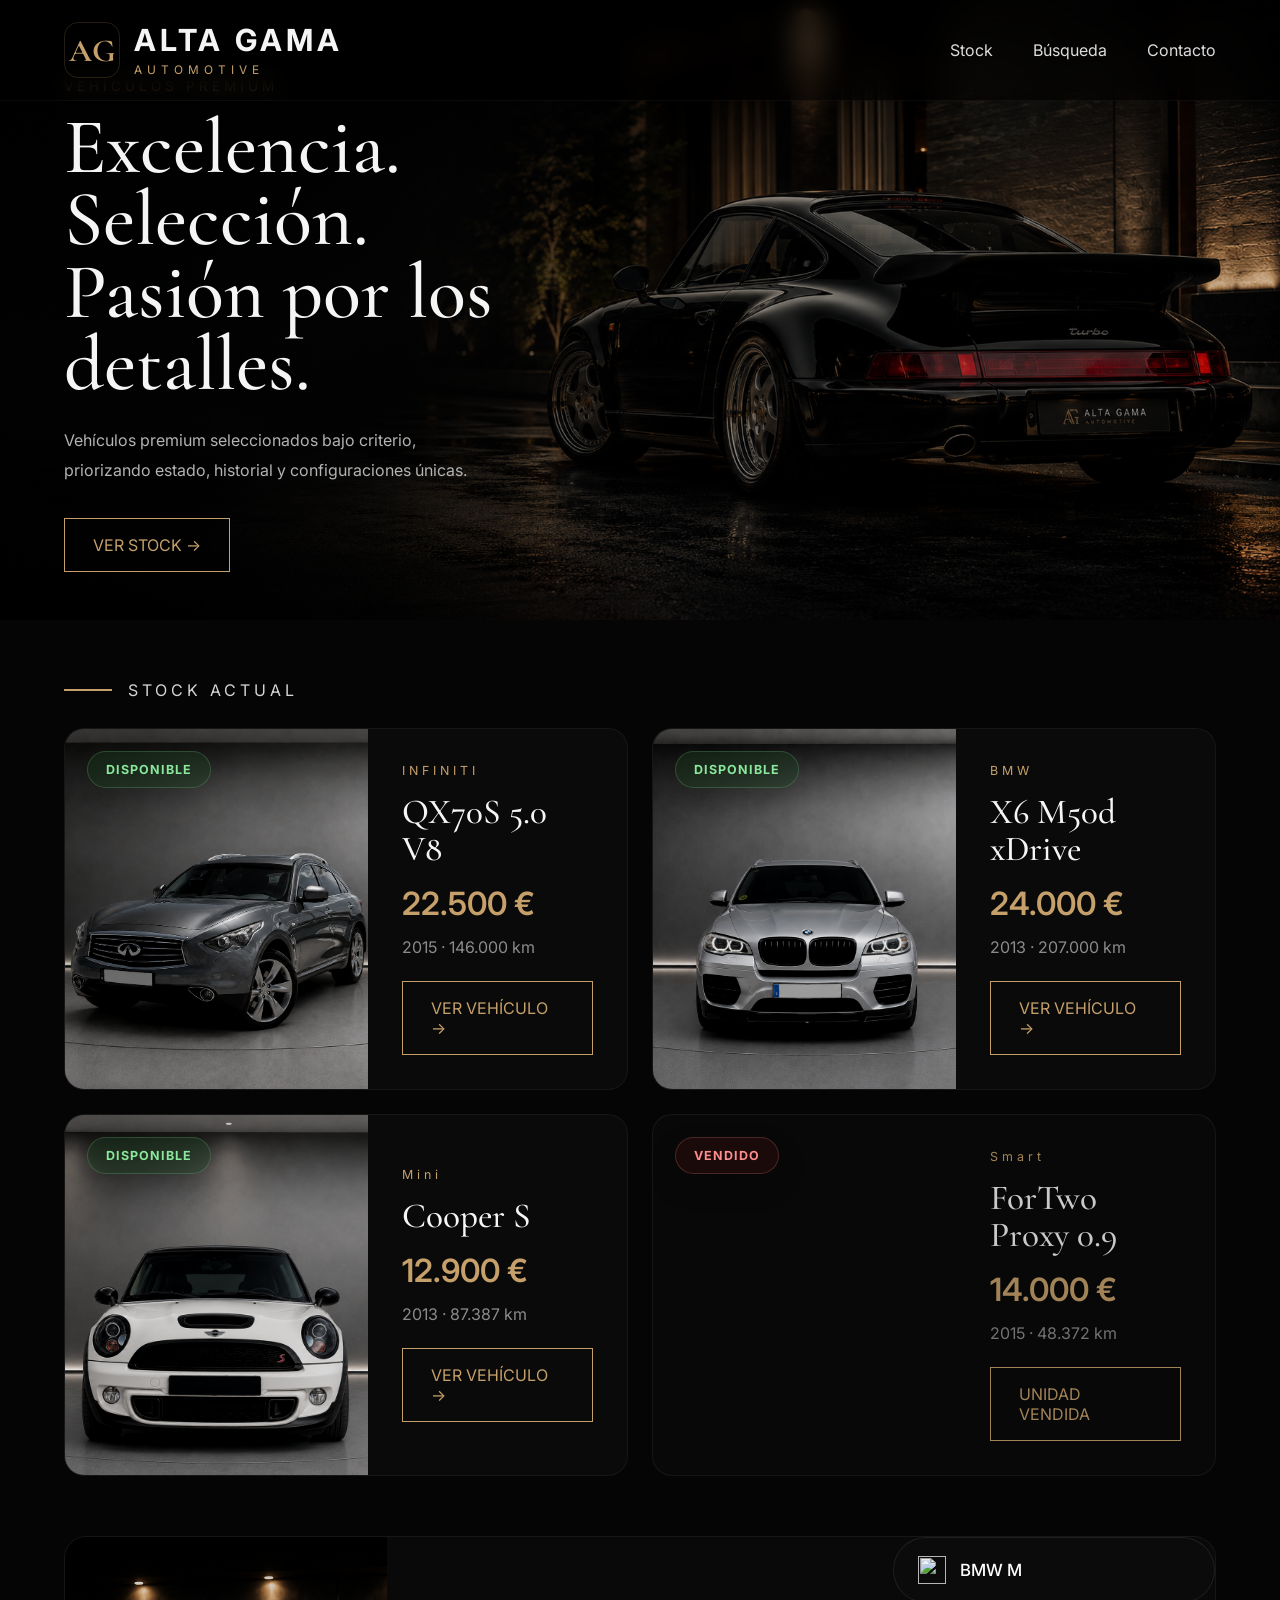
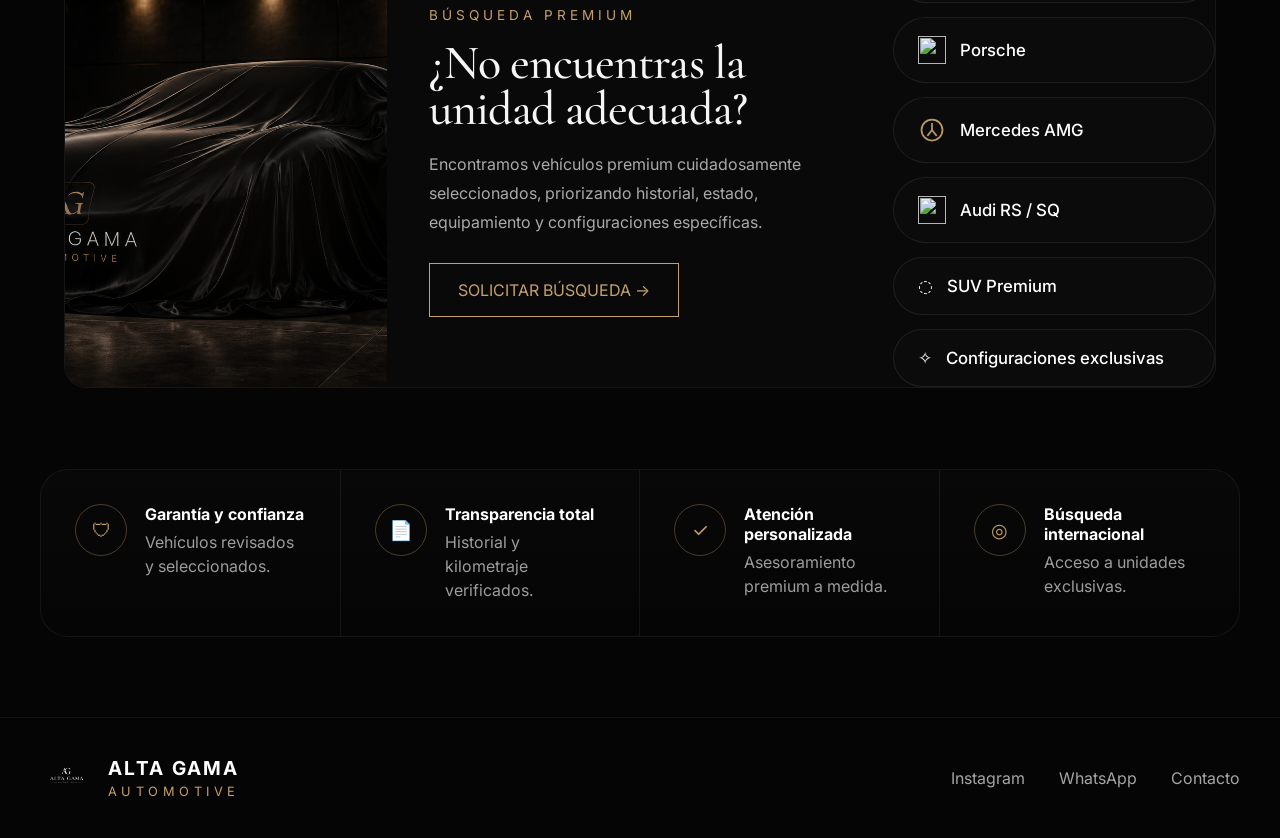
==== commit 48c58d94: "Update index.html" ====
--- a/index.html
+++ b/index.html
@@ -292,7 +292,7 @@
 class="car-image"
 style="
 background-image:
-url('images/smart-front.jpg');
+url('images/smart-front-premium.jpg');
 "
 ></div>
 
--- a/style.css
+++ b/style.css
@@ -165,20 +165,8 @@
   background-size:cover;
   background-position:center right;
 
-  animation:
-  heroZoom 18s ease-in-out infinite alternate;
-}
-
-@keyframes heroZoom{
-
-  from{
-    background-size:100%;
-  }
-
-  to{
-    background-size:104%;
-  }
-}
+}
+
 .hero-wrapper{
 
   width:100%;
@@ -1031,3 +1019,416 @@
   brightness(.78)
   contrast(.98);
 }
+/* =================================
+   MOBILE FIX REAL - ALTA GAMA
+================================= */
+
+@media only screen and (max-width: 768px){
+
+  html,
+  body{
+    overflow-x:hidden !important;
+    width:100% !important;
+  }
+
+  *{
+    box-sizing:border-box;
+    max-width:100%;
+  }
+  
+
+  /* ========= NAVBAR ========= */
+
+  .navbar{
+    padding:22px 18px !important;
+  }
+
+  .nav-container{
+    display:flex !important;
+    justify-content:space-between !important;
+    align-items:flex-start !important;
+    gap:15px !important;
+  }
+
+  .logo img{
+    width:170px !important;
+    height:auto !important;
+  }
+
+  .nav-links{
+    display:flex !important;
+    flex-direction:column !important;
+    align-items:flex-end !important;
+    gap:14px !important;
+  }
+
+  .nav-links a{
+    font-size:17px !important;
+  }
+
+  /* ========= HERO ========= */
+
+  .hero{
+    min-height:auto !important;
+    padding:40px 20px !important;
+  }
+
+  .hero-content{
+    width:100% !important;
+  }
+
+  .hero h2{
+    font-size:3.2rem !important;
+    line-height:0.95 !important;
+    letter-spacing:-1px !important;
+    margin-bottom:20px !important;
+  }
+
+  .hero p{
+    font-size:18px !important;
+    line-height:1.6 !important;
+  }
+
+  .hero-tag{
+    font-size:13px !important;
+    letter-spacing:4px !important;
+  }
+
+  /* ========= STOCK ========= */
+
+  .inventory-grid{
+    grid-template-columns:1fr !important;
+    gap:24px !important;
+    padding:0 18px !important;
+  }
+
+  .car-card{
+    width:100% !important;
+    display:flex !important;
+    flex-direction:column !important;
+  }
+
+  .car-image{
+    width:100% !important;
+    height:260px !important;
+    background-size:cover !important;
+    background-position:center !important;
+  }
+
+  .car-info{
+    width:100% !important;
+    padding:26px !important;
+  }
+
+  .car-info h3{
+    font-size:3rem !important;
+    line-height:1 !important;
+  }
+
+  .car-price{
+    font-size:3.2rem !important;
+  }
+
+  .btn-outline{
+    width:100% !important;
+    text-align:center !important;
+  }
+
+  /* ========= VEHICLE PAGE ========= */
+
+  .vehicle-hero{
+    grid-template-columns:1fr !important;
+    gap:25px !important;
+    padding:120px 20px 20px !important;
+}
+
+  .vehicle-title{
+    font-size:4rem !important;
+    line-height:1.15 !important;
+    letter-spacing:-1px !important;
+    padding-top:16px !important;
+    overflow:visible !important;
+}
+
+  .vehicle-price{
+    font-size:3rem !important;
+  }
+
+  .vehicle-meta{
+    flex-wrap:wrap !important;
+    gap:10px !important;
+  }
+
+  .hero-car-image{
+    height:320px !important;
+  }
+
+/* =================================
+   PREMIUM SEARCH MOBILE FIX
+================================= */
+
+.premium-container{
+    display:flex !important;
+    flex-direction:column !important;
+    width:100% !important;
+    gap:24px !important;
+    overflow:hidden !important;
+    padding:0 20px !important;
+}
+
+/* imagen izquierda */
+.premium-image{
+    width:100% !important;
+    min-height:220px !important;
+    order:1 !important;
+}
+
+/* texto centro */
+.premium-content{
+    width:100% !important;
+    max-width:100% !important;
+    order:2 !important;
+    padding:0 !important;
+}
+
+.premium-content h3{
+    font-size:2.8rem !important;
+    line-height:0.95 !important;
+    max-width:100% !important;
+    word-break:break-word !important;
+}
+
+.premium-content p{
+    font-size:1.1rem !important;
+    line-height:1.5 !important;
+}
+
+/* logos derecha */
+.premium-right{
+    width:100% !important;
+    max-width:100% !important;
+    order:3 !important;
+    display:grid !important;
+    grid-template-columns:1fr !important;
+    gap:14px !important;
+    overflow:hidden !important;
+}
+
+/* tarjetas de marcas */
+.premium-right > *{
+    width:100% !important;
+    max-width:100% !important;
+    min-width:unset !important;
+}
+/* ==========================================
+   MOBILE FIX DEFINITIVO - ALTA GAMA
+========================================== */
+
+@media screen and (max-width: 768px) {
+
+  html,
+  body {
+    overflow-x: hidden !important;
+    width: 100% !important;
+  }
+
+  * {
+    max-width: 100%;
+    box-sizing: border-box;
+  }
+
+  /* NAVBAR */
+  .navbar,
+  .nav-container {
+    width: 100% !important;
+    padding: 20px !important;
+  }
+
+  .nav-container {
+    display: flex !important;
+    justify-content: space-between !important;
+    align-items: flex-start !important;
+    gap: 16px;
+  }
+
+  .logo {
+    max-width: 180px !important;
+    height: auto;
+  }
+
+  .nav-links {
+    display: flex !important;
+    flex-direction: column !important;
+    gap: 18px !important;
+    text-align: right;
+  }
+
+  /* HERO */
+  .hero {
+    min-height: auto !important;
+    height: auto !important;
+    padding: 140px 20px 80px !important;
+    overflow: hidden !important;
+  }
+
+  .hero-wrapper,
+  .hero-content {
+    width: 100% !important;
+    max-width: 100% !important;
+  }
+
+  .hero h1,
+  .hero h2 {
+    font-size: 4rem !important;
+    line-height: 0.95 !important;
+    letter-spacing: -1px !important;
+    max-width: 100% !important;
+  }
+
+  .hero p {
+    font-size: 1.1rem !important;
+  }
+
+  /* STOCK */
+  .cars-grid,
+  .stock-grid,
+  .vehicles-grid {
+    display: grid !important;
+    grid-template-columns: 1fr !important;
+    gap: 24px !important;
+  }
+
+  .vehicle-card,
+  .car-card {
+    width: 100% !important;
+    min-width: unset !important;
+  }
+
+  .vehicle-image img,
+  .car-image img {
+    width: 100% !important;
+    height: auto !important;
+    object-fit: cover;
+  }
+
+  .vehicle-title,
+  .car-title {
+    font-size: 2.6rem !important;
+    line-height: 1 !important;
+  }
+
+  .vehicle-price,
+  .car-price {
+    font-size: 3rem !important;
+  }
+
+ /* IMPORTACIÓN PREMIUM */
+.premium-search,
+.search-section,
+.import-section {
+    display: flex !important;
+    flex-direction: column !important;
+    grid-template-columns: 1fr !important;
+}
+
+.brands-grid {
+    display: grid !important;
+    grid-template-columns: 1fr !important;
+    gap: 14px !important;
+}
+
+.brand-item {
+    width: 100% !important;
+}
+/* =========================
+   HERO MOBILE FIX
+========================= */
+
+.hero,
+.hero-section {
+    min-height: auto !important;
+    height: auto !important;
+    overflow: hidden !important;
+}
+
+.hero-wrapper,
+.hero-content {
+    width: 100% !important;
+    max-width: 100% !important;
+    padding: 0 22px !important;
+}
+
+.hero h1,
+.hero h2 {
+    font-size: 3rem !important;
+    line-height: 0.95 !important;
+    letter-spacing: -1px !important;
+    max-width: 100% !important;
+    word-break: break-word !important;
+}
+
+.hero p {
+    font-size: 1.1rem !important;
+    line-height: 1.5 !important;
+    max-width: 100% !important;
+}
+
+.hero-image,
+.hero-bg,
+.hero video,
+.hero img {
+    width: 100% !important;
+    height: 100% !important;
+    object-fit: cover !important;
+}
+
+.hero-btn {
+    width: 100% !important;
+    text-align: center !important;
+}
+
+
+/* =========================
+   IMPORTACIÓN PREMIUM FIX
+========================= */
+
+.premium-search,
+.search-section,
+.import-section {
+    display: flex !important;
+    flex-direction: column !important;
+    width: 100% !important;
+    overflow: hidden !important;
+}
+
+.search-content,
+.search-text,
+.search-info {
+    width: 100% !important;
+    max-width: 100% !important;
+    padding: 0 22px !important;
+}
+
+.search-title,
+.import-title {
+    font-size: 3rem !important;
+    line-height: 0.95 !important;
+}
+
+.search-description,
+.import-description {
+    font-size: 1.1rem !important;
+    line-height: 1.5 !important;
+}
+
+.brands-grid {
+    display: grid !important;
+    grid-template-columns: 1fr !important;
+    gap: 14px !important;
+    width: 100% !important;
+}
+
+.brand-item {
+    width: 100% !important;
+    max-width: 100% !important;
+}
